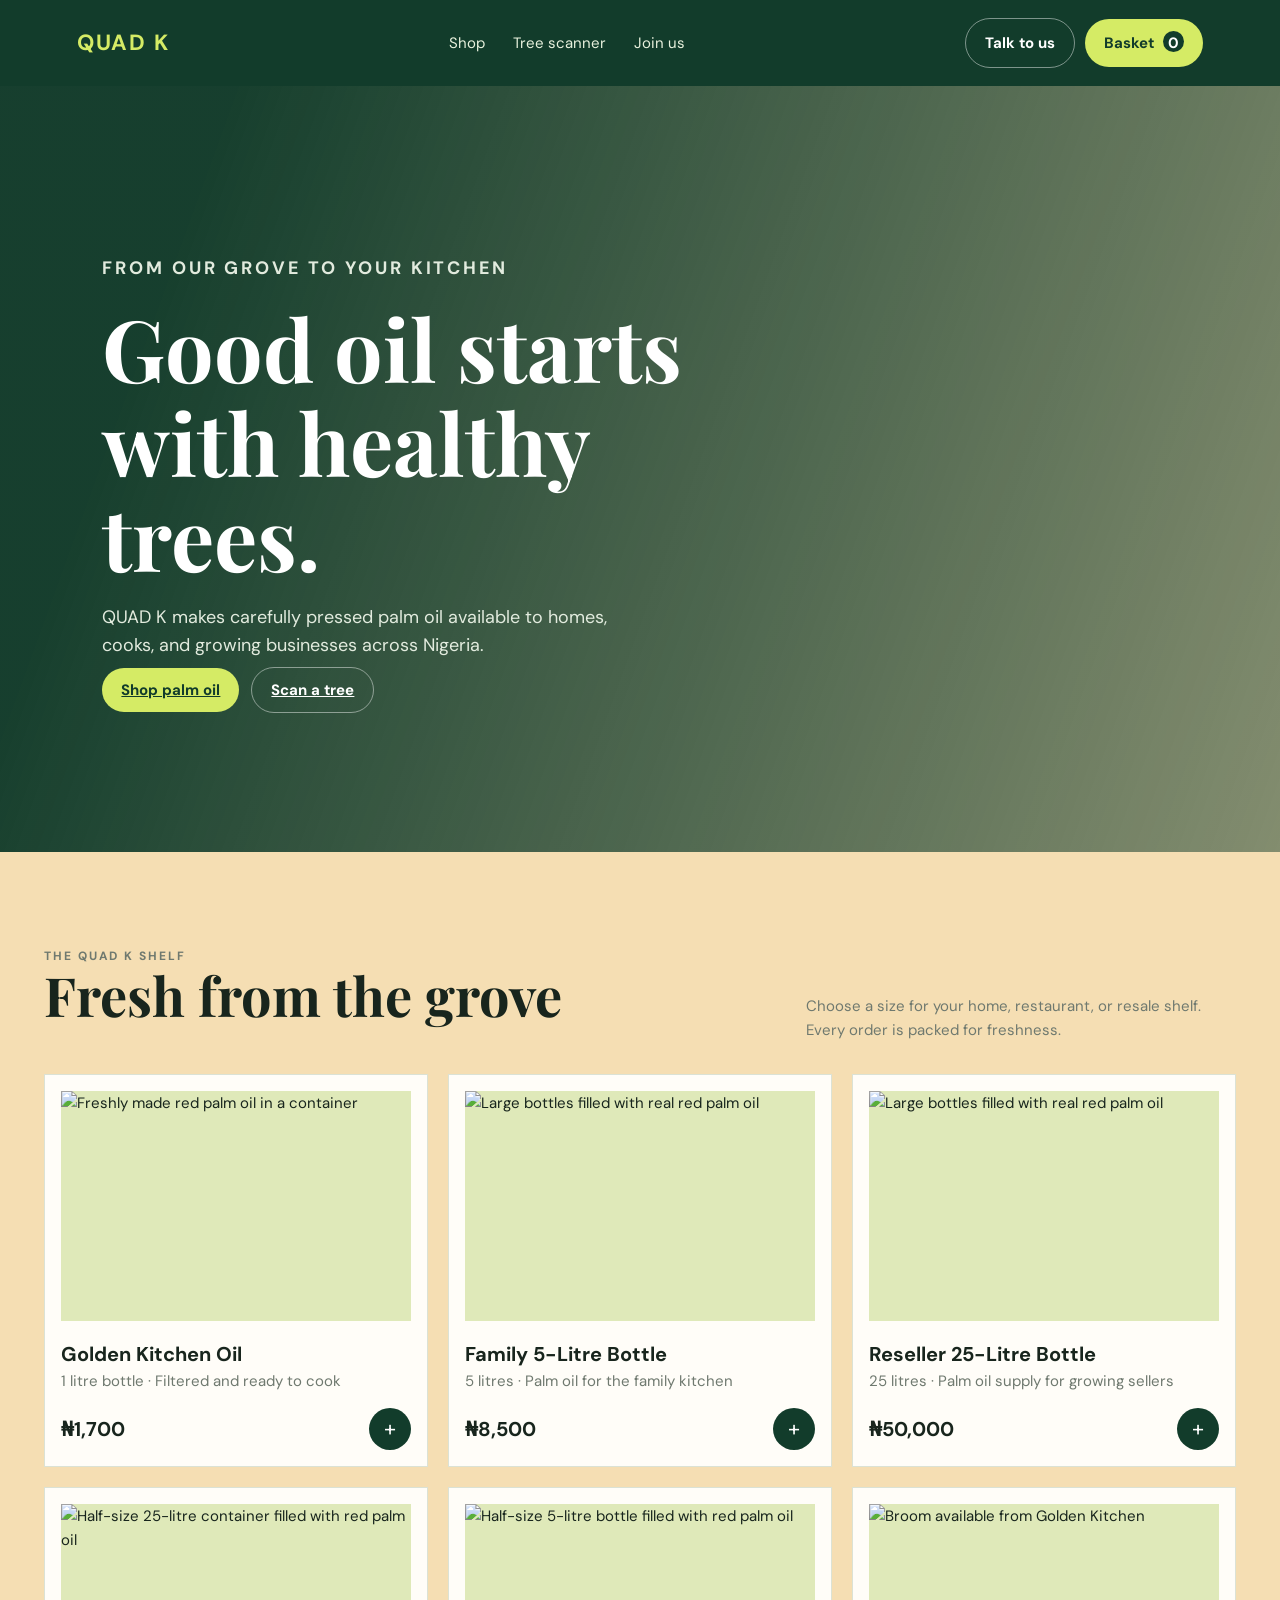
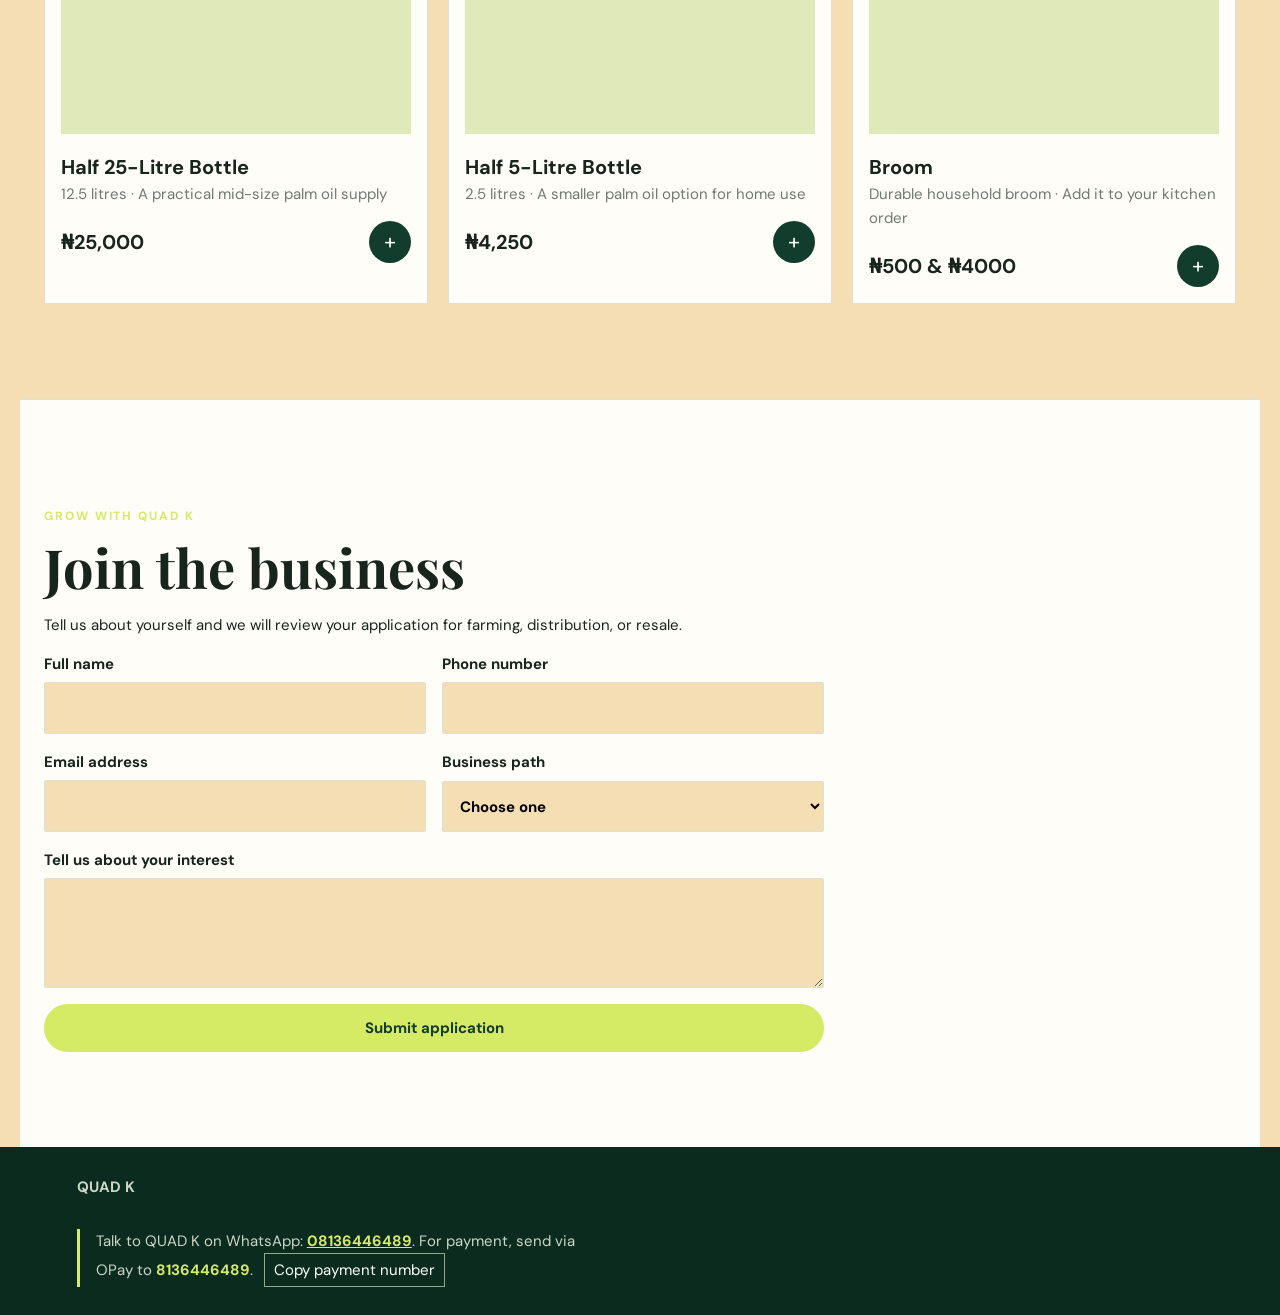
==== QUAD K.HTML @ c0249480 "Add files via upload" ====
<!doctype html>
<html lang="en">
<head>
	<meta charset="utf-8">
	<meta name="viewport" content="width=device-width, initial-scale=1">
	<title>QUAD K | Palm oil, grown with care</title>
	<link rel="icon" type="image/jpeg" href="img/QKlogo.jpg" sizes="256x256 128x128 32x32">
	<link rel="stylesheet" href="quad-k.css">
</head>
<body>
	<header class="site-header">
		<a class="brand" href="#top">QUAD K</a>
		<nav aria-label="Main navigation"><a href="#shop">Shop</a><a href="tree-scan.html">Tree scanner</a><a href="join-us.html">Join us</a></nav>
		<div class="header-actions"><a class="chat-button" href="https://wa.me/2348136446489?text=Hello%20QUAD%20K%2C%20I%20would%20like%20to%20talk%20about%20palm%20oil." target="_blank" rel="noopener">Talk to us</a><button class="cart-button" type="button">Basket <span class="cart-count">0</span></button></div>
	</header>

	<main id="top">
		<section class="hero">
			<p class="eyebrow">From our grove to your kitchen</p>
			<h1>Good oil starts with healthy trees.</h1>
			<p>QUAD K makes carefully pressed palm oil available to homes, cooks, and growing businesses across Nigeria.</p>
			<a class="primary-button" href="#shop">Shop palm oil</a>
			<a class="secondary-button" href="tree-scan.html">Scan a tree</a>
			</section>
		<section class="section" id="shop">
			<div class="section-heading"><div><p class="eyebrow">The QUAD K shelf</p><h2>Fresh from the grove</h2></div><p>Choose a size for your home, restaurant, or resale shelf. Every order is packed for freshness.</p></div>
			<div class="products">
				<article class="product-card"><div class="product-image"><img src="c:\Users\QUAD K\Pictures\less5%.jpg?width=1000" alt="Freshly made red palm oil in a container"></div><h3>Golden Kitchen Oil</h3><p>1 litre bottle · Filtered and ready to cook</p><div class="product-footer"><span class="price">₦1,700</span><button class="add-button" data-product="Golden Kitchen Oil" aria-label="Add Golden Kitchen Oil">+</button></div></article>
				<article class="product-card"><div class="product-image"><img src="c:\Users\QUAD K\Pictures\IMG-20240615-WA0000(2).jpg"?width=1000" alt="Large bottles filled with real red palm oil"></div><h3>Family 5-Litre Bottle</h3><p>5 litres · Palm oil for the family kitchen</p><div class="product-footer"><span class="price">₦8,500</span><button class="add-button" data-product="Family 5-Litre Bottle" aria-label="Add Family 5-Litre Bottle">+</button></div></article>
                <article class="product-card"><div class="product-image"><img src="c:\Users\QUAD K\Pictures\25litres.jpg?width=1000" alt="Large bottles filled with real red palm oil"></div><h3>Reseller 25-Litre Bottle</h3><p>25 litres · Palm oil supply for growing sellers</p><div class="product-footer"><span class="price">₦50,000</span><button class="add-button" data-product="Reseller 25-Litre Bottle" aria-label="Add Reseller 25-Litre Bottle">+</button></div></article>			
				<article class="product-card"><div class="product-image"><img src="c:\Users\QUAD K\Pictures\25litres.jpg?width=1000" alt="Half-size 25-litre container filled with red palm oil"></div><h3>Half 25-Litre Bottle</h3><p>12.5 litres · A practical mid-size palm oil supply</p><div class="product-footer"><span class="price">₦25,000</span><button class="add-button" data-product="Half 25-Litre Bottle" aria-label="Add Half 25-Litre Bottle">+</button></div></article>
				<article class="product-card"><div class="product-image"><img src="c:\Users\QUAD K\Pictures\IMG-20240615-WA0000(2).jpg"?width=1000" alt="Half-size 5-litre bottle filled with red palm oil"></div><h3>Half 5-Litre Bottle</h3><p>2.5 litres · A smaller palm oil option for home use</p><div class="product-footer"><span class="price">₦4,250</span><button class="add-button" data-product="Half 5-Litre Bottle" aria-label="Add Half 5-Litre Bottle">+</button></div></article>
				<article class="product-card"><div class="product-image"><img src="img/QKlogo.jpg" alt="Broom available from Golden Kitchen"></div><h3>Broom</h3><p>Durable household broom · Add it to your kitchen order</p><div class="product-footer"><span class="price">₦500 & ₦4000</span><button class="add-button" data-product="Broom" aria-label="Add Broom">+</button></div></article>
            </div>
		</section>
		<section class="section application" id="join"><p class="eyebrow">Grow with QUAD K</p><h2>Join the business</h2><p>Tell us about yourself and we will review your application for farming, distribution, or resale.</p><form class="form"><label>Full name<input name="name" required></label><label>Phone number<input name="phone" type="tel" required></label><label>Email address<input name="email" type="email" required></label><label>Business path<select name="path" required><option value="">Choose one</option><option>Reseller</option><option>Distributor</option><option>Palm farmer</option></select></label><label class="full">Tell us about your interest<textarea name="message" required></textarea></label><button class="primary-button" type="submit">Submit application</button><p class="form-message" role="status">Application received. The QUAD K team will contact you soon.</p></form></section>
	</main>

	<footer><strong>QUAD K</strong><div class="payment-note">Talk to QUAD K on WhatsApp: <a href="https://wa.me/2348136446489?text=Hello%20QUAD%20K%2C%20I%20would%20like%20to%20talk%20about%20palm%20oil." target="_blank" rel="noopener"><strong>08136446489</strong></a>. For payment, send via OPay to <strong>8136446489</strong>. <button class="copy-button" type="button">Copy payment number</button></div></footer>
	<div class="toast" role="status"></div>
	<script src="quad-k.js"></script>
</body>
</html>
---- quad-k.css ----
@import url('https://fonts.googleapis.com/css2?family=DM+Sans:wght@400;500;700&family=Playfair+Display:wght@600;700&display=swap');

:root {
  --forest: #123c2b;
  --leaf: green;
  --lime: #d5eb65;
  --cream: wheat;
  --ink: #18251d;
  --muted: #6f796f;
  --line: #dbe2d5;
  --white: #fffdf8;
  --shadow: 0 22px 60px rgba(18, 60, 43, .12);
}

* { box-sizing: border-box; }
html { scroll-behavior: smooth; }
body {
  margin: 0;
  color: var(--ink);
  background: var(--cream);
  font: 15px/1.6 'DM Sans', sans-serif;
}
button, input, select, textarea { font: inherit; }
button { cursor: pointer; }
.site-header {
  align-items: center; background: var(--forest); color: white; display: flex;
  justify-content: space-between; padding: 18px clamp(20px, 6vw, 84px); position: sticky; top: 0; z-index: 5;
}
.brand { color: var(--lime); font-size: 22px; font-weight: 700; letter-spacing: .08em; text-decoration: none; }
nav { display: flex; gap: 28px; }
nav a { color: #e8f1dd; text-decoration: none; }
nav a:hover { color: var(--lime); }
.cart-button, .primary-button, .secondary-button, .chat-button {
  border: 0; border-radius: 999px; font-weight: 700; padding: 12px 19px;
}
.header-actions { align-items: center; display: flex; gap: 10px; }
.chat-button { border: 1px solid rgba(255,255,255,.45); color: white; text-decoration: none; }
.chat-button:hover { border-color: var(--lime); color: var(--lime); }
.cart-button { background: var(--lime); color: var(--forest); }
.cart-count { background: var(--forest); border-radius: 50%; color: white; display: inline-grid; height: 21px; margin-left: 5px; place-items: center; width: 21px; }
.hero { background: linear-gradient(110deg, rgba(18,60,43,.98) 15%, rgba(18,60,43,.5)), url('img/ai-palm-fruit.svg') center/cover; color: white; min-height: 570px; overflow: hidden; padding: clamp(80px, 12vw, 150px) clamp(20px, 8vw, 120px); position: relative; }
.eyebrow { color: var(--lime); font-size: 12px; font-weight: 700; letter-spacing: .16em; text-transform: uppercase; }
h1, h2, h3 { line-height: 1.1; margin: 0 0 16px; }
h1, h2 { font-family: 'Playfair Display', Georgia, serif; }
h1 { font-size: clamp(48px, 8vw, 86px); max-width: 720px; }
h2 { font-size: clamp(34px, 5vw, 54px); }
.hero p { color: #e2ebde; font-size: 18px; max-width: 560px; }
.hero-oil-drop { bottom: 52px; margin: 0; position: absolute; right: clamp(24px, 9vw, 130px); transform: rotate(4deg); width: clamp(190px, 22vw, 300px); }
.hero-oil-drop img { border: 9px solid rgba(255,253,248,.9); box-shadow: var(--shadow); display: block; height: 300px; object-fit: cover; width: 100%; }
.hero-oil-drop figcaption { background: var(--lime); color: var(--forest); font-size: 12px; font-weight: 700; padding: 8px 12px; }
.primary-button { background: var(--lime); color: var(--forest); }
.secondary-button { background: transparent; border: 1px solid rgba(255,255,255,.45); color: white; margin-left: 8px; }
.section { margin: 0 auto; max-width: 1240px; padding: 95px 24px; }
.section-heading { align-items: end; display: flex; justify-content: space-between; gap: 30px; margin-bottom: 32px; }
.section-heading p { color: var(--muted); margin: 0; max-width: 430px; }
.products { display: grid; gap: 20px; grid-template-columns: repeat(3, 1fr); }
.product-card { background: var(--white); border: 1px solid var(--line); padding: 16px; }
.product-image { background: #dfe9b9; height: 230px; overflow: hidden; }
.product-image img { height: 100%; object-fit: cover; width: 100%; }
.product-card h3 { font-size: 20px; margin: 22px 0 4px; }
.product-card p { color: var(--muted); margin: 0 0 15px; }
.product-footer { align-items: center; display: flex; justify-content: space-between; }
.price { font-size: 20px; font-weight: 700; }
.add-button { background: var(--forest); border: 0; border-radius: 50%; color: white; font-size: 22px; height: 42px; width: 42px; }
.feature-band { background: var(--forest); color: white; }
.feature-grid { align-items: center; display: grid; gap: 70px; grid-template-columns: 1fr 1fr; }
.scanner { background: #f9f7ef; color: var(--ink); padding: 28px; }
.upload-zone { border: 2px dashed #a9bca0; padding: 36px 20px; text-align: center; }
.upload-zone strong { display: block; font-size: 18px; }
.upload-zone input { margin-top: 16px; max-width: 100%; }
.scan-result { background: #eaf4cd; color: var(--forest); display: none; margin-top: 15px; padding: 14px; }
.application { background: var(--white); border-top: 1px solid var(--line); }
.form { display: grid; gap: 16px; grid-template-columns: 1fr 1fr; max-width: 780px; }
.form label { display: grid; gap: 6px; font-weight: 700; }
.form label.full, .form button { grid-column: 1 / -1; }
.form input, .form select, .form textarea { background: var(--cream); border: 1px solid var(--line); border-radius: 2px; padding: 13px; width: 100%; }
.form textarea { min-height: 110px; resize: vertical; }
.form-message { color: var(--leaf); display: none; font-weight: 700; grid-column: 1 / -1; }
footer { background: #0c2b1f; color: #cbd7c6; padding: 28px clamp(20px, 6vw, 84px); }
.payment-note { border-left: 3px solid var(--lime); margin-top: 30px; max-width: 520px; padding-left: 16px; }
.payment-note strong { color: var(--lime); }
.payment-note a { color: var(--lime); }
.copy-button { background: transparent; border: 1px solid #91a989; color: white; margin-left: 7px; padding: 4px 9px; }
.toast { background: var(--ink); bottom: 24px; color: white; display: none; left: 50%; padding: 13px 18px; position: fixed; transform: translateX(-50%); z-index: 10; }
@media (max-width: 760px) { nav { display: none; } .hero { min-height: 720px; } .hero-oil-drop { bottom: 28px; left: 24px; right: auto; width: 190px; } .hero-oil-drop img { height: 190px; } .products, .feature-grid, .form { grid-template-columns: 1fr; } .section-heading { display: block; } .section-heading p { margin-top: 12px; } .secondary-button { margin: 12px 0 0; } .chat-button { font-size: 0; padding: 12px; } .chat-button::before { content: 'Chat'; font-size: 15px; } }
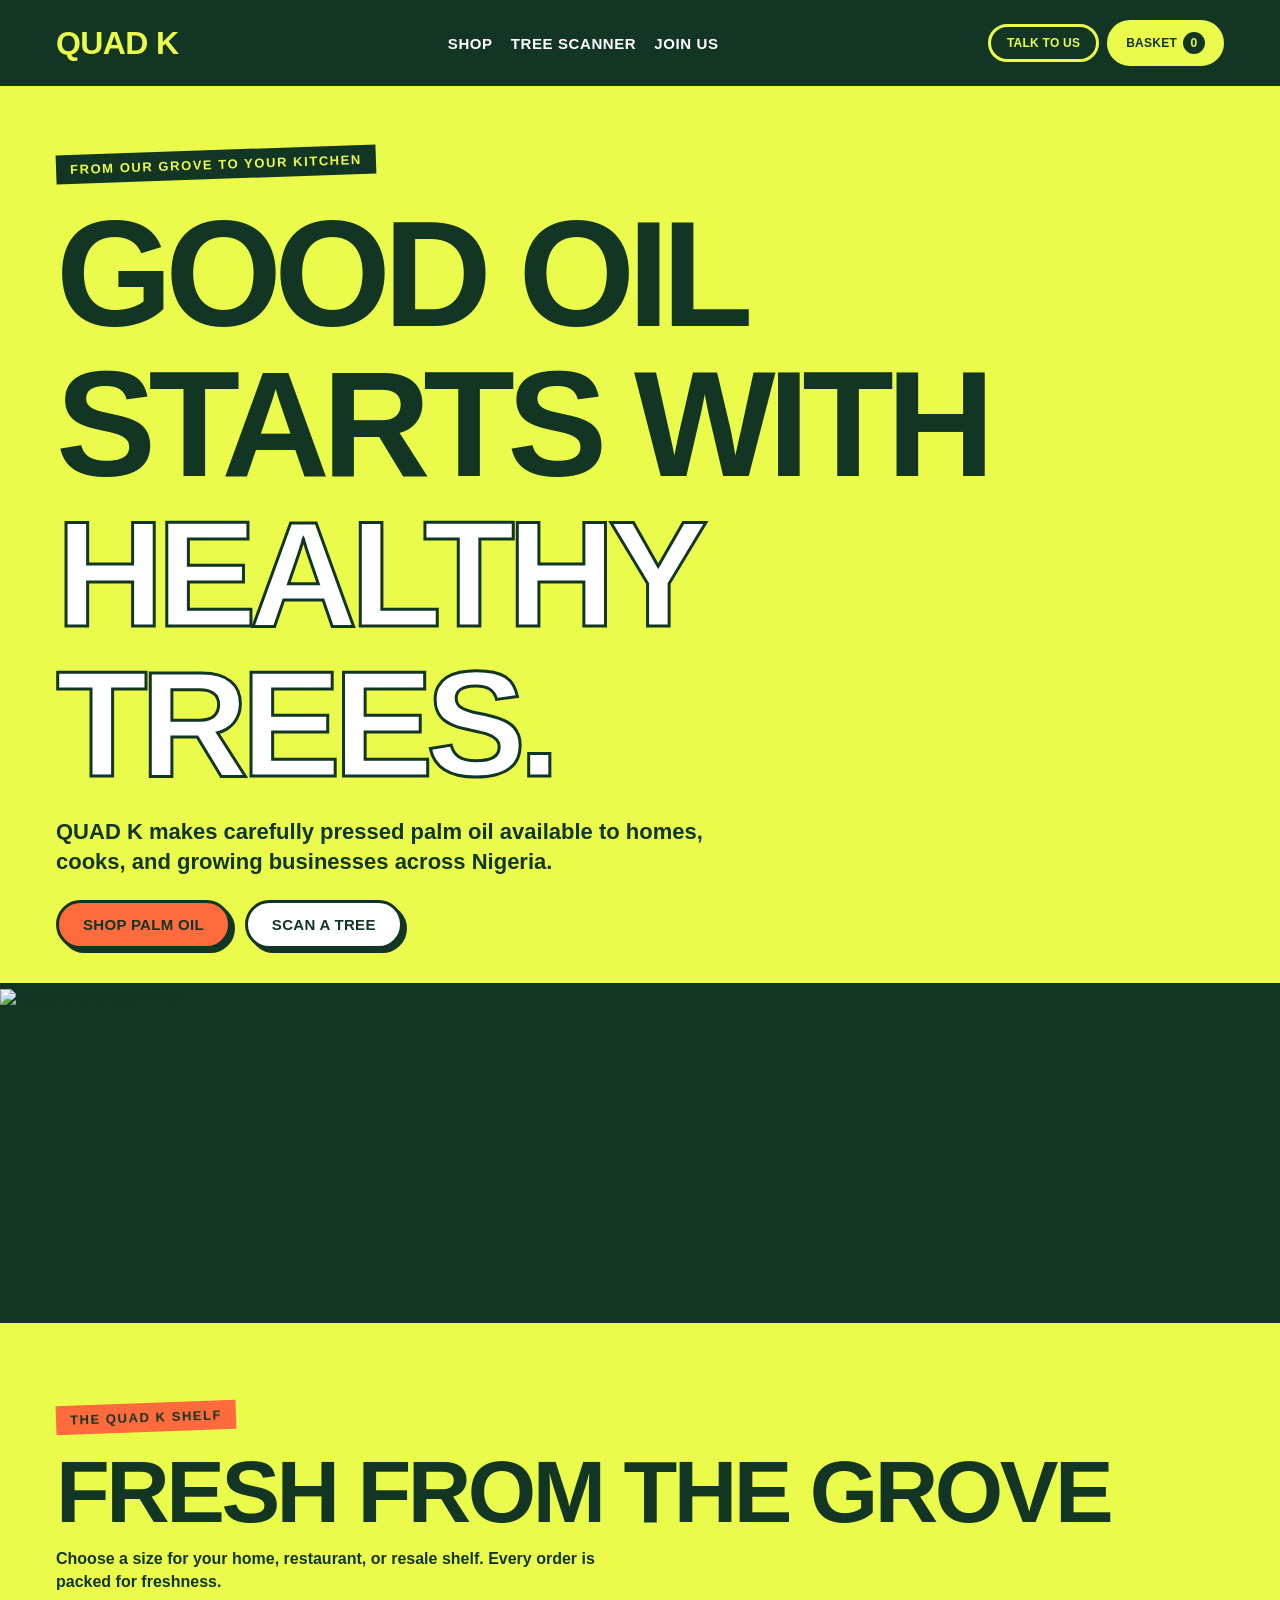
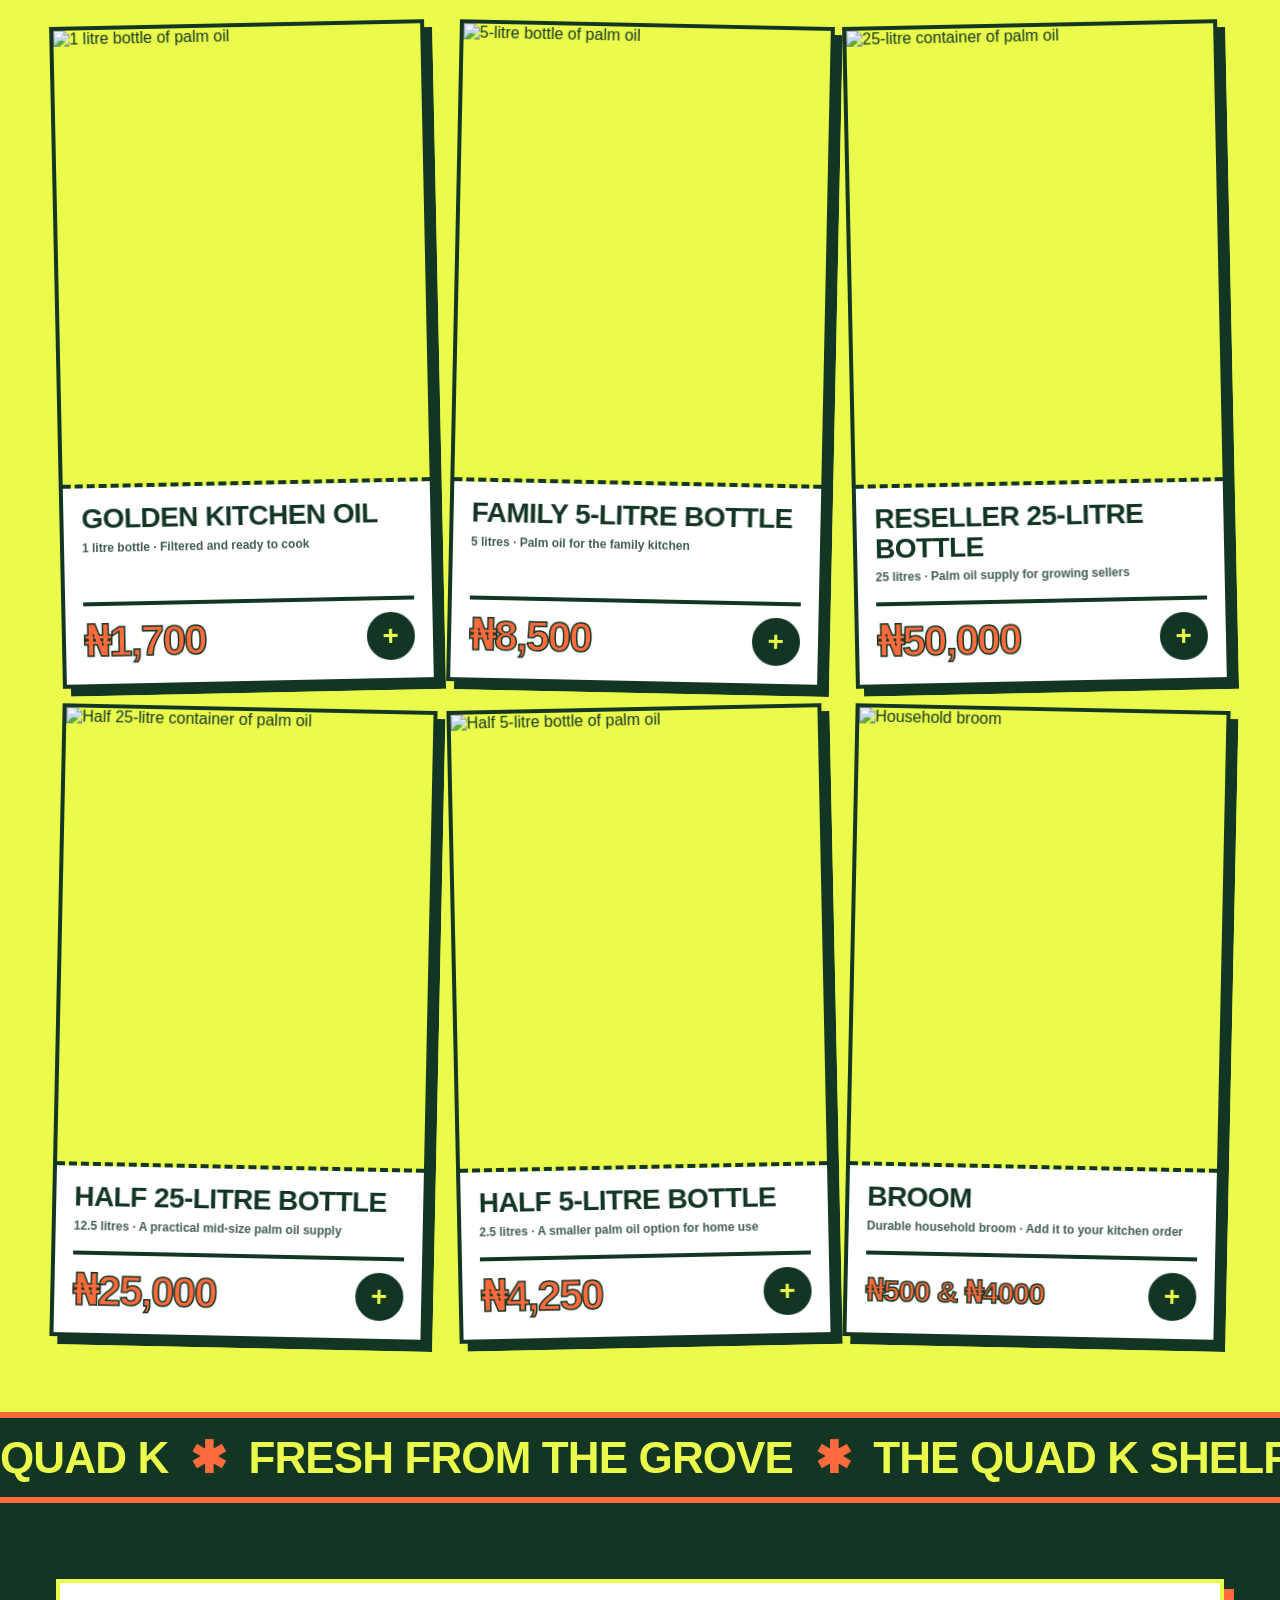
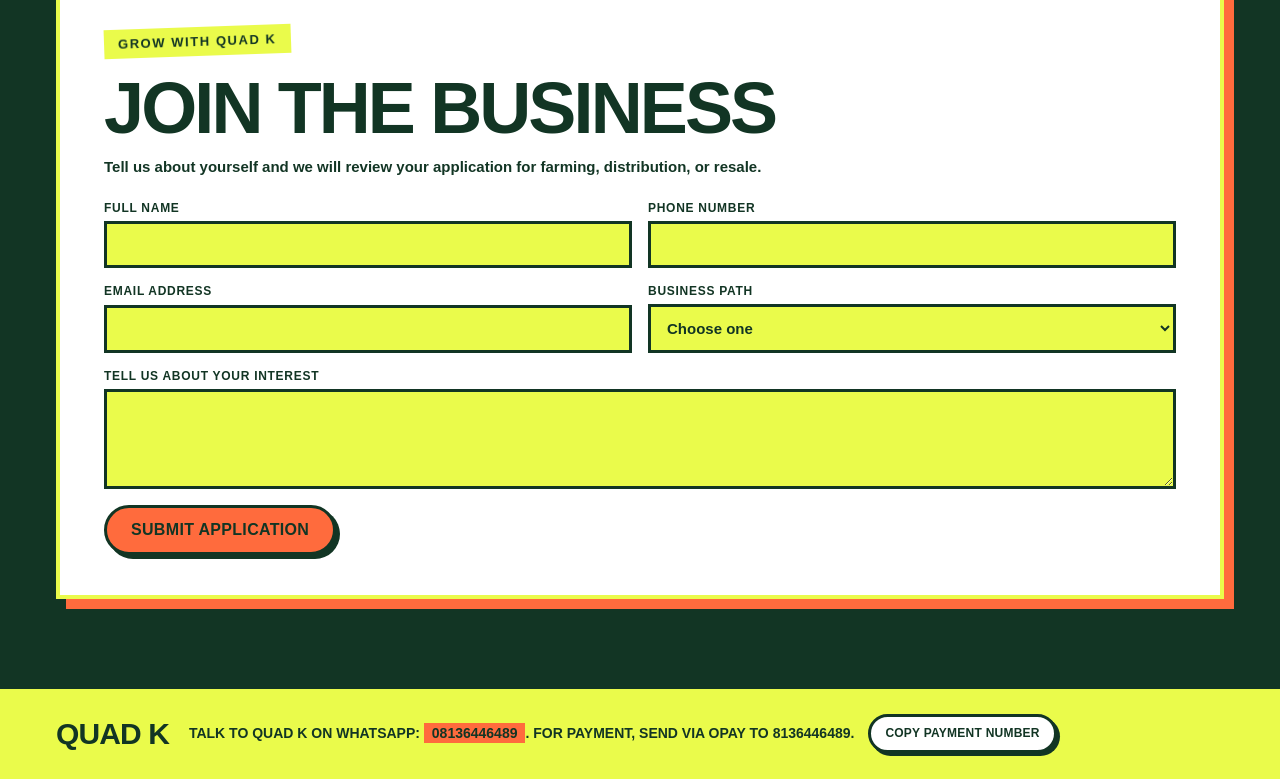
==== commit 42f11318: "Apply Market Stall visual design and fix page navigation Co-authored-by: base44-builder[bot] <245833" ====
--- a/QUAD K.HTML
+++ b/QUAD K.HTML
@@ -1,43 +1,33 @@
-<!doctype html>
-<html lang="en">
-<head>
-	<meta charset="utf-8">
-	<meta name="viewport" content="width=device-width, initial-scale=1">
-	<title>QUAD K | Palm oil, grown with care</title>
-	<link rel="icon" type="image/jpeg" href="img/QKlogo.jpg" sizes="256x256 128x128 32x32">
-	<link rel="stylesheet" href="quad-k.css">
-</head>
-<body>
-	<header class="site-header">
-		<a class="brand" href="#top">QUAD K</a>
-		<nav aria-label="Main navigation"><a href="#shop">Shop</a><a href="tree-scan.html">Tree scanner</a><a href="join-us.html">Join us</a></nav>
-		<div class="header-actions"><a class="chat-button" href="https://wa.me/2348136446489?text=Hello%20QUAD%20K%2C%20I%20would%20like%20to%20talk%20about%20palm%20oil." target="_blank" rel="noopener">Talk to us</a><button class="cart-button" type="button">Basket <span class="cart-count">0</span></button></div>
-	</header>
-
-	<main id="top">
-		<section class="hero">
-			<p class="eyebrow">From our grove to your kitchen</p>
-			<h1>Good oil starts with healthy trees.</h1>
-			<p>QUAD K makes carefully pressed palm oil available to homes, cooks, and growing businesses across Nigeria.</p>
-			<a class="primary-button" href="#shop">Shop palm oil</a>
-			<a class="secondary-button" href="tree-scan.html">Scan a tree</a>
-			</section>
-		<section class="section" id="shop">
-			<div class="section-heading"><div><p class="eyebrow">The QUAD K shelf</p><h2>Fresh from the grove</h2></div><p>Choose a size for your home, restaurant, or resale shelf. Every order is packed for freshness.</p></div>
-			<div class="products">
-				<article class="product-card"><div class="product-image"><img src="c:\Users\QUAD K\Pictures\less5%.jpg?width=1000" alt="Freshly made red palm oil in a container"></div><h3>Golden Kitchen Oil</h3><p>1 litre bottle · Filtered and ready to cook</p><div class="product-footer"><span class="price">₦1,700</span><button class="add-button" data-product="Golden Kitchen Oil" aria-label="Add Golden Kitchen Oil">+</button></div></article>
-				<article class="product-card"><div class="product-image"><img src="c:\Users\QUAD K\Pictures\IMG-20240615-WA0000(2).jpg"?width=1000" alt="Large bottles filled with real red palm oil"></div><h3>Family 5-Litre Bottle</h3><p>5 litres · Palm oil for the family kitchen</p><div class="product-footer"><span class="price">₦8,500</span><button class="add-button" data-product="Family 5-Litre Bottle" aria-label="Add Family 5-Litre Bottle">+</button></div></article>
-                <article class="product-card"><div class="product-image"><img src="c:\Users\QUAD K\Pictures\25litres.jpg?width=1000" alt="Large bottles filled with real red palm oil"></div><h3>Reseller 25-Litre Bottle</h3><p>25 litres · Palm oil supply for growing sellers</p><div class="product-footer"><span class="price">₦50,000</span><button class="add-button" data-product="Reseller 25-Litre Bottle" aria-label="Add Reseller 25-Litre Bottle">+</button></div></article>			
-				<article class="product-card"><div class="product-image"><img src="c:\Users\QUAD K\Pictures\25litres.jpg?width=1000" alt="Half-size 25-litre container filled with red palm oil"></div><h3>Half 25-Litre Bottle</h3><p>12.5 litres · A practical mid-size palm oil supply</p><div class="product-footer"><span class="price">₦25,000</span><button class="add-button" data-product="Half 25-Litre Bottle" aria-label="Add Half 25-Litre Bottle">+</button></div></article>
-				<article class="product-card"><div class="product-image"><img src="c:\Users\QUAD K\Pictures\IMG-20240615-WA0000(2).jpg"?width=1000" alt="Half-size 5-litre bottle filled with red palm oil"></div><h3>Half 5-Litre Bottle</h3><p>2.5 litres · A smaller palm oil option for home use</p><div class="product-footer"><span class="price">₦4,250</span><button class="add-button" data-product="Half 5-Litre Bottle" aria-label="Add Half 5-Litre Bottle">+</button></div></article>
-				<article class="product-card"><div class="product-image"><img src="img/QKlogo.jpg" alt="Broom available from Golden Kitchen"></div><h3>Broom</h3><p>Durable household broom · Add it to your kitchen order</p><div class="product-footer"><span class="price">₦500 & ₦4000</span><button class="add-button" data-product="Broom" aria-label="Add Broom">+</button></div></article>
-            </div>
-		</section>
-		<section class="section application" id="join"><p class="eyebrow">Grow with QUAD K</p><h2>Join the business</h2><p>Tell us about yourself and we will review your application for farming, distribution, or resale.</p><form class="form"><label>Full name<input name="name" required></label><label>Phone number<input name="phone" type="tel" required></label><label>Email address<input name="email" type="email" required></label><label>Business path<select name="path" required><option value="">Choose one</option><option>Reseller</option><option>Distributor</option><option>Palm farmer</option></select></label><label class="full">Tell us about your interest<textarea name="message" required></textarea></label><button class="primary-button" type="submit">Submit application</button><p class="form-message" role="status">Application received. The QUAD K team will contact you soon.</p></form></section>
-	</main>
-
-	<footer><strong>QUAD K</strong><div class="payment-note">Talk to QUAD K on WhatsApp: <a href="https://wa.me/2348136446489?text=Hello%20QUAD%20K%2C%20I%20would%20like%20to%20talk%20about%20palm%20oil." target="_blank" rel="noopener"><strong>08136446489</strong></a>. For payment, send via OPay to <strong>8136446489</strong>. <button class="copy-button" type="button">Copy payment number</button></div></footer>
-	<div class="toast" role="status"></div>
-	<script src="quad-k.js"></script>
-</body>
-</html>
+<!doctype html>
+<html lang="en">
+<head>
+	<meta charset="utf-8">
+	<meta name="viewport" content="width=device-width, initial-scale=1">
+	<title>QUAD K | Palm oil, grown with care</title>
+	<link rel="icon" type="image/jpeg" href="https://media.base44.com/images/public/6ae39eb371479a3ee2f3891b/c22010a27_generated_1c2b1736.jpg">
+	<link rel="stylesheet" href="quad-k.css">
+</head>
+<body>
+<div class="pg">
+<header class="hd"><a class="br" href="#top">QUAD K</a><nav class="nv"><a href="#shop">Shop</a><a href="tree-scan.html">Tree scanner</a><a href="join-us.html">Join us</a></nav><div class="ha"><a class="pill t" href="https://wa.me/2348136446489?text=Hello%20QUAD%20K%2C%20I%20would%20like%20to%20talk%20about%20palm%20oil." target="_blank" rel="noopener">Talk to us</a><button class="pill b" type="button">Basket<span class="cnt">0</span></button></div></header>
+<main id="top">
+<section class="hero"><span class="ey">From our grove to your kitchen</span><h1>Good oil starts with <span>healthy trees.</span></h1><p class="lead">QUAD K makes carefully pressed palm oil available to homes, cooks, and growing businesses across Nigeria.</p><div class="cta"><a class="pill p1" href="#shop">Shop palm oil</a><a class="pill p2" href="tree-scan.html">Scan a tree</a></div><div class="band"><img src="https://media.base44.com/images/public/6ae39eb371479a3ee2f3891b/c22010a27_generated_1c2b1736.jpg" alt="Close crop of palm fruit"></div></section>
+<section class="sec" id="shop"><div class="sh"><span class="ey">The QUAD K shelf</span><h2>Fresh from the grove</h2><p>Choose a size for your home, restaurant, or resale shelf. Every order is packed for freshness.</p></div>
+<div class="grid">
+<article class="tk"><div class="im"><img src="https://media.base44.com/images/public/6ae39eb371479a3ee2f3891b/db0e34d62_generated_8895a8c9.jpg" alt="1 litre bottle of palm oil"></div><div class="bd"><h3>Golden Kitchen Oil</h3><p>1 litre bottle · Filtered and ready to cook</p><div class="ft"><span class="pr">₦1,700</span><button class="ad" type="button" data-product="Golden Kitchen Oil" aria-label="Add Golden Kitchen Oil">+</button></div></div></article>
+<article class="tk"><div class="im"><img src="https://media.base44.com/images/public/6ae39eb371479a3ee2f3891b/7cd01716f_generated_cf5725e2.jpg" alt="5-litre bottle of palm oil"></div><div class="bd"><h3>Family 5-Litre Bottle</h3><p>5 litres · Palm oil for the family kitchen</p><div class="ft"><span class="pr">₦8,500</span><button class="ad" type="button" data-product="Family 5-Litre Bottle" aria-label="Add Family 5-Litre Bottle">+</button></div></div></article>
+<article class="tk"><div class="im"><img src="https://media.base44.com/images/public/6ae39eb371479a3ee2f3891b/b9ef1106c_generated_0ff3583b.jpg" alt="25-litre container of palm oil"></div><div class="bd"><h3>Reseller 25-Litre Bottle</h3><p>25 litres · Palm oil supply for growing sellers</p><div class="ft"><span class="pr">₦50,000</span><button class="ad" type="button" data-product="Reseller 25-Litre Bottle" aria-label="Add Reseller 25-Litre Bottle">+</button></div></div></article>
+<article class="tk"><div class="im"><img src="https://media.base44.com/images/public/6ae39eb371479a3ee2f3891b/b9ef1106c_generated_0ff3583b.jpg" alt="Half 25-litre container of palm oil"></div><div class="bd"><h3>Half 25-Litre Bottle</h3><p>12.5 litres · A practical mid-size palm oil supply</p><div class="ft"><span class="pr">₦25,000</span><button class="ad" type="button" data-product="Half 25-Litre Bottle" aria-label="Add Half 25-Litre Bottle">+</button></div></div></article>
+<article class="tk"><div class="im"><img src="https://media.base44.com/images/public/6ae39eb371479a3ee2f3891b/7cd01716f_generated_cf5725e2.jpg" alt="Half 5-litre bottle of palm oil"></div><div class="bd"><h3>Half 5-Litre Bottle</h3><p>2.5 litres · A smaller palm oil option for home use</p><div class="ft"><span class="pr">₦4,250</span><button class="ad" type="button" data-product="Half 5-Litre Bottle" aria-label="Add Half 5-Litre Bottle">+</button></div></div></article>
+<article class="tk"><div class="im"><img src="https://media.base44.com/images/public/6ae39eb371479a3ee2f3891b/15ac1a6df_generated_9c261049.jpg" alt="Household broom"></div><div class="bd"><h3>Broom</h3><p>Durable household broom · Add it to your kitchen order</p><div class="ft"><span class="pr sm">₦500 &amp; ₦4000</span><button class="ad" type="button" data-product="Broom" aria-label="Add Broom">+</button></div></div></article>
+</div></section>
+<div class="mq" aria-hidden="true"><div class="mt">QUAD K<i>✱</i>Fresh from the grove<i>✱</i>The QUAD K shelf<i>✱</i>Shop palm oil<i>✱</i>QUAD K<i>✱</i>Fresh from the grove<i>✱</i>The QUAD K shelf<i>✱</i>Shop palm oil<i>✱</i>QUAD K<i>✱</i>Fresh from the grove<i>✱</i>The QUAD K shelf<i>✱</i>Shop palm oil<i>✱</i>QUAD K<i>✱</i>Fresh from the grove<i>✱</i>The QUAD K shelf<i>✱</i>Shop palm oil<i>✱</i></div></div>
+<section class="jn" id="join"><div class="card"><span class="ey">Grow with QUAD K</span><h2>Join the business</h2><p>Tell us about yourself and we will review your application for farming, distribution, or resale.</p>
+<form class="fm"><label>Full name<input name="name" required></label><label>Phone number<input name="phone" type="tel" required></label><label>Email address<input name="email" type="email" required></label><label>Business path<select name="path" required><option value="">Choose one</option><option>Reseller</option><option>Distributor</option><option>Palm farmer</option></select></label><label class="full">Tell us about your interest<textarea name="message" required></textarea></label><button class="pill" type="submit">Submit application</button><p class="msg" role="status">Application received. The QUAD K team will contact you soon.</p></form></div></section>
+</main>
+<footer class="fo"><strong class="lg">QUAD K</strong><span>Talk to QUAD K on WhatsApp: <a href="https://wa.me/2348136446489?text=Hello%20QUAD%20K%2C%20I%20would%20like%20to%20talk%20about%20palm%20oil." target="_blank" rel="noopener"><strong>08136446489</strong></a>. For payment, send via OPay to <strong>8136446489</strong>.</span><button class="pill copy-button" type="button">Copy payment number</button></footer>
+</div>
+<div class="toast" role="status"></div>
+<script src="quad-k.js"></script>
+</body>
+</html>
--- a/quad-k.css
+++ b/quad-k.css
@@ -1,85 +1,538 @@
-@import url('https://fonts.googleapis.com/css2?family=DM+Sans:wght@400;500;700&family=Playfair+Display:wght@600;700&display=swap');
-
-:root {
-  --forest: #123c2b;
-  --leaf: green;
-  --lime: #d5eb65;
-  --cream: wheat;
-  --ink: #18251d;
-  --muted: #6f796f;
-  --line: #dbe2d5;
-  --white: #fffdf8;
-  --shadow: 0 22px 60px rgba(18, 60, 43, .12);
-}
-
-* { box-sizing: border-box; }
-html { scroll-behavior: smooth; }
-body {
-  margin: 0;
-  color: var(--ink);
-  background: var(--cream);
-  font: 15px/1.6 'DM Sans', sans-serif;
-}
-button, input, select, textarea { font: inherit; }
-button { cursor: pointer; }
-.site-header {
-  align-items: center; background: var(--forest); color: white; display: flex;
-  justify-content: space-between; padding: 18px clamp(20px, 6vw, 84px); position: sticky; top: 0; z-index: 5;
-}
-.brand { color: var(--lime); font-size: 22px; font-weight: 700; letter-spacing: .08em; text-decoration: none; }
-nav { display: flex; gap: 28px; }
-nav a { color: #e8f1dd; text-decoration: none; }
-nav a:hover { color: var(--lime); }
-.cart-button, .primary-button, .secondary-button, .chat-button {
-  border: 0; border-radius: 999px; font-weight: 700; padding: 12px 19px;
-}
-.header-actions { align-items: center; display: flex; gap: 10px; }
-.chat-button { border: 1px solid rgba(255,255,255,.45); color: white; text-decoration: none; }
-.chat-button:hover { border-color: var(--lime); color: var(--lime); }
-.cart-button { background: var(--lime); color: var(--forest); }
-.cart-count { background: var(--forest); border-radius: 50%; color: white; display: inline-grid; height: 21px; margin-left: 5px; place-items: center; width: 21px; }
-.hero { background: linear-gradient(110deg, rgba(18,60,43,.98) 15%, rgba(18,60,43,.5)), url('img/ai-palm-fruit.svg') center/cover; color: white; min-height: 570px; overflow: hidden; padding: clamp(80px, 12vw, 150px) clamp(20px, 8vw, 120px); position: relative; }
-.eyebrow { color: var(--lime); font-size: 12px; font-weight: 700; letter-spacing: .16em; text-transform: uppercase; }
-h1, h2, h3 { line-height: 1.1; margin: 0 0 16px; }
-h1, h2 { font-family: 'Playfair Display', Georgia, serif; }
-h1 { font-size: clamp(48px, 8vw, 86px); max-width: 720px; }
-h2 { font-size: clamp(34px, 5vw, 54px); }
-.hero p { color: #e2ebde; font-size: 18px; max-width: 560px; }
-.hero-oil-drop { bottom: 52px; margin: 0; position: absolute; right: clamp(24px, 9vw, 130px); transform: rotate(4deg); width: clamp(190px, 22vw, 300px); }
-.hero-oil-drop img { border: 9px solid rgba(255,253,248,.9); box-shadow: var(--shadow); display: block; height: 300px; object-fit: cover; width: 100%; }
-.hero-oil-drop figcaption { background: var(--lime); color: var(--forest); font-size: 12px; font-weight: 700; padding: 8px 12px; }
-.primary-button { background: var(--lime); color: var(--forest); }
-.secondary-button { background: transparent; border: 1px solid rgba(255,255,255,.45); color: white; margin-left: 8px; }
-.section { margin: 0 auto; max-width: 1240px; padding: 95px 24px; }
-.section-heading { align-items: end; display: flex; justify-content: space-between; gap: 30px; margin-bottom: 32px; }
-.section-heading p { color: var(--muted); margin: 0; max-width: 430px; }
-.products { display: grid; gap: 20px; grid-template-columns: repeat(3, 1fr); }
-.product-card { background: var(--white); border: 1px solid var(--line); padding: 16px; }
-.product-image { background: #dfe9b9; height: 230px; overflow: hidden; }
-.product-image img { height: 100%; object-fit: cover; width: 100%; }
-.product-card h3 { font-size: 20px; margin: 22px 0 4px; }
-.product-card p { color: var(--muted); margin: 0 0 15px; }
-.product-footer { align-items: center; display: flex; justify-content: space-between; }
-.price { font-size: 20px; font-weight: 700; }
-.add-button { background: var(--forest); border: 0; border-radius: 50%; color: white; font-size: 22px; height: 42px; width: 42px; }
-.feature-band { background: var(--forest); color: white; }
-.feature-grid { align-items: center; display: grid; gap: 70px; grid-template-columns: 1fr 1fr; }
-.scanner { background: #f9f7ef; color: var(--ink); padding: 28px; }
-.upload-zone { border: 2px dashed #a9bca0; padding: 36px 20px; text-align: center; }
-.upload-zone strong { display: block; font-size: 18px; }
-.upload-zone input { margin-top: 16px; max-width: 100%; }
-.scan-result { background: #eaf4cd; color: var(--forest); display: none; margin-top: 15px; padding: 14px; }
-.application { background: var(--white); border-top: 1px solid var(--line); }
-.form { display: grid; gap: 16px; grid-template-columns: 1fr 1fr; max-width: 780px; }
-.form label { display: grid; gap: 6px; font-weight: 700; }
-.form label.full, .form button { grid-column: 1 / -1; }
-.form input, .form select, .form textarea { background: var(--cream); border: 1px solid var(--line); border-radius: 2px; padding: 13px; width: 100%; }
-.form textarea { min-height: 110px; resize: vertical; }
-.form-message { color: var(--leaf); display: none; font-weight: 700; grid-column: 1 / -1; }
-footer { background: #0c2b1f; color: #cbd7c6; padding: 28px clamp(20px, 6vw, 84px); }
-.payment-note { border-left: 3px solid var(--lime); margin-top: 30px; max-width: 520px; padding-left: 16px; }
-.payment-note strong { color: var(--lime); }
-.payment-note a { color: var(--lime); }
-.copy-button { background: transparent; border: 1px solid #91a989; color: white; margin-left: 7px; padding: 4px 9px; }
-.toast { background: var(--ink); bottom: 24px; color: white; display: none; left: 50%; padding: 13px 18px; position: fixed; transform: translateX(-50%); z-index: 10; }
-@media (max-width: 760px) { nav { display: none; } .hero { min-height: 720px; } .hero-oil-drop { bottom: 28px; left: 24px; right: auto; width: 190px; } .hero-oil-drop img { height: 190px; } .products, .feature-grid, .form { grid-template-columns: 1fr; } .section-heading { display: block; } .section-heading p { margin-top: 12px; } .secondary-button { margin: 12px 0 0; } .chat-button { font-size: 0; padding: 12px; } .chat-button::before { content: 'Chat'; font-size: 15px; } }+/* QUAD K — "Market Stall" design system.
+   Shared by all three pages: home, tree scanner, join us.
+   Bold poster look: acid lime, forest, hot orange, heavy grotesque type,
+   stacked shadows and a hard-edged ticket/stamp frame. */
+
+:root {
+  --forest: #123524;
+  --lime: #EAFB4B;
+  --lime-soft: #f4ff9a;
+  --orange: #FF6B3D;
+  --white: #FFFFFF;
+  --ink: #123524;
+  --line: #123524;
+  --muted: #123524;
+  --cream: #EAFB4B;
+  --leaf: #123524;
+  --shadow: 8px 8px 0 var(--forest);
+  --font-poster: Impact, "Arial Black", "Helvetica Neue", Arial, sans-serif;
+  --font-body: "Arial Black", Arial, sans-serif;
+  --font-fill: Arial, sans-serif;
+}
+
+* { box-sizing: border-box; }
+
+html { scroll-behavior: smooth; }
+
+body {
+  margin: 0;
+  background: var(--white);
+  color: var(--forest);
+  font-family: var(--font-poster);
+}
+
+button, input, select, textarea { font: inherit; }
+
+/* ---------- page shell ---------- */
+
+.pg {
+  background: var(--lime);
+  color: var(--forest);
+  margin: 0 auto;
+  max-width: 764px;
+  min-height: 100vh;
+  overflow: hidden;
+  position: relative;
+  width: 100%;
+}
+
+/* ---------- header ---------- */
+
+.hd {
+  align-items: center;
+  background: var(--forest);
+  display: flex;
+  justify-content: space-between;
+  padding: 18px 28px;
+}
+
+.br {
+  color: var(--lime);
+  font-size: 26px;
+  font-weight: 900;
+  letter-spacing: -.02em;
+  text-decoration: none;
+  text-transform: uppercase;
+}
+
+.nv { display: flex; gap: 18px; }
+
+.nv a {
+  color: var(--white);
+  font-size: 13px;
+  font-weight: 900;
+  letter-spacing: .04em;
+  text-decoration: none;
+  text-transform: uppercase;
+  transition: color .2s;
+}
+
+.nv a:hover { color: var(--lime); }
+
+.ha { align-items: center; display: flex; gap: 8px; }
+
+/* ---------- pills / buttons ---------- */
+
+.pill {
+  background: var(--white);
+  border: 3px solid var(--forest);
+  border-radius: 999px;
+  box-shadow: 4px 4px 0 var(--forest);
+  color: var(--forest);
+  cursor: pointer;
+  display: inline-block;
+  font-family: inherit;
+  font-size: 15px;
+  font-weight: 900;
+  letter-spacing: .02em;
+  padding: 13px 24px;
+  text-decoration: none;
+  text-transform: uppercase;
+  transition: background .2s, color .2s, box-shadow .2s;
+}
+
+.pill:active { box-shadow: 1px 1px 0 var(--forest); }
+
+.pill:focus-visible { outline: 3px solid var(--orange); outline-offset: 3px; }
+
+.pill:disabled { cursor: not-allowed; opacity: .45; }
+
+.p1 { background: var(--orange); color: var(--forest); }
+.p1:hover { background: var(--white); }
+
+.p2 { background: var(--white); color: var(--forest); }
+.p2:hover { background: var(--forest); color: var(--lime); }
+
+.hd .pill {
+  border-color: var(--lime);
+  box-shadow: none;
+  font-size: 12px;
+  padding: 9px 16px;
+}
+
+.hd .t { background: transparent; color: var(--lime); }
+.hd .t:hover { background: var(--lime); color: var(--forest); }
+
+.hd .b { background: var(--lime); color: var(--forest); }
+.hd .b:hover { background: var(--orange); }
+
+.cnt {
+  background: var(--forest);
+  border-radius: 50%;
+  color: var(--lime);
+  display: inline-block;
+  font-size: 12px;
+  height: 22px;
+  line-height: 22px;
+  margin-left: 6px;
+  text-align: center;
+  width: 22px;
+}
+
+/* ---------- hero ---------- */
+
+.hero { padding: 44px 28px 0; }
+
+.ey {
+  background: var(--forest);
+  color: var(--lime);
+  display: inline-block;
+  font-size: 13px;
+  font-weight: 900;
+  letter-spacing: .12em;
+  padding: 7px 14px;
+  text-transform: uppercase;
+  transform: rotate(-2deg);
+}
+
+h1 {
+  animation: snap .7s cubic-bezier(.2, 1.4, .4, 1) both;
+  font-size: 112px;
+  font-weight: 900;
+  letter-spacing: -.05em;
+  line-height: 1;
+  margin: 20px 0 18px;
+  text-transform: uppercase;
+}
+
+h1 span {
+  -webkit-text-stroke: 3px var(--forest);
+  color: var(--white);
+}
+
+.hero p.lead {
+  animation: snap .7s .15s cubic-bezier(.2, 1.4, .4, 1) both;
+  font-family: var(--font-body);
+  font-size: 19px;
+  font-weight: 900;
+  line-height: 1.35;
+  margin: 0 0 24px;
+  max-width: 560px;
+}
+
+.cta {
+  animation: snap .7s .3s cubic-bezier(.2, 1.4, .4, 1) both;
+  display: flex;
+  gap: 14px;
+  margin-bottom: 34px;
+}
+
+.band {
+  background: var(--forest);
+  border-bottom: 6px solid var(--forest);
+  border-top: 6px solid var(--forest);
+  height: 250px;
+  margin: 0 -28px;
+  position: relative;
+}
+
+.band img {
+  display: block;
+  height: 100%;
+  object-fit: cover;
+  width: 100%;
+}
+
+/* ---------- sections ---------- */
+
+.sec { padding: 60px 28px 56px; }
+
+.sh { margin-bottom: 30px; }
+
+.sh .ey { background: var(--orange); color: var(--forest); }
+
+h2 {
+  font-size: 64px;
+  font-weight: 900;
+  letter-spacing: -.04em;
+  line-height: 1;
+  margin: 16px 0 12px;
+  text-transform: uppercase;
+}
+
+.sh p {
+  font-family: var(--font-body);
+  font-size: 16px;
+  font-weight: 900;
+  line-height: 1.4;
+  margin: 0;
+  max-width: 540px;
+}
+
+/* ---------- product tickets ---------- */
+
+.grid {
+  display: grid;
+  gap: 22px;
+  grid-template-columns: 1fr 1fr;
+}
+
+.tk {
+  animation: snap .6s cubic-bezier(.2, 1.4, .4, 1) both;
+  background: var(--white);
+  border: 4px solid var(--forest);
+  box-shadow: var(--shadow);
+  display: flex;
+  flex-direction: column;
+  position: relative;
+}
+
+.tk:nth-child(odd) { transform: rotate(-1.2deg); }
+.tk:nth-child(even) { transform: rotate(1.2deg); }
+
+.tk:nth-child(2) { animation-delay: .08s; }
+.tk:nth-child(3) { animation-delay: .16s; }
+.tk:nth-child(4) { animation-delay: .24s; }
+.tk:nth-child(5) { animation-delay: .32s; }
+.tk:nth-child(6) { animation-delay: .4s; }
+
+.tk .im {
+  aspect-ratio: 4 / 5;
+  background: var(--lime);
+  border-bottom: 4px dashed var(--forest);
+  overflow: hidden;
+}
+
+.tk .im img {
+  display: block;
+  height: 100%;
+  object-fit: cover;
+  width: 100%;
+}
+
+.tk .bd {
+  display: flex;
+  flex: 1;
+  flex-direction: column;
+  padding: 16px 18px 18px;
+}
+
+.tk h3 {
+  font-size: 24px;
+  font-weight: 900;
+  letter-spacing: -.02em;
+  line-height: 1.05;
+  margin: 0 0 6px;
+  text-transform: uppercase;
+}
+
+.tk p {
+  color: var(--forest);
+  flex: 1;
+  font-family: var(--font-body);
+  font-size: 12px;
+  font-weight: 900;
+  line-height: 1.4;
+  margin: 0 0 16px;
+  opacity: .8;
+}
+
+.ft {
+  align-items: center;
+  border-top: 4px solid var(--forest);
+  display: flex;
+  gap: 8px;
+  justify-content: space-between;
+  padding-top: 12px;
+}
+
+.pr {
+  -webkit-text-stroke: 1.5px var(--forest);
+  color: var(--orange);
+  font-size: 42px;
+  font-weight: 900;
+  letter-spacing: -.04em;
+  line-height: 1;
+}
+
+.pr.sm { font-size: 30px; }
+
+.ad {
+  background: var(--forest);
+  border: 3px solid var(--forest);
+  border-radius: 50%;
+  color: var(--lime);
+  cursor: pointer;
+  flex: none;
+  font-family: inherit;
+  font-size: 28px;
+  font-weight: 900;
+  height: 48px;
+  line-height: 1;
+  transition: background .2s, color .2s;
+  width: 48px;
+}
+
+.ad:hover { background: var(--orange); color: var(--forest); }
+.ad:active { background: var(--white); }
+.ad:focus-visible { outline: 3px solid var(--orange); outline-offset: 2px; }
+
+/* ---------- marquee ---------- */
+
+.mq {
+  background: var(--forest);
+  border-bottom: 6px solid var(--orange);
+  border-top: 6px solid var(--orange);
+  color: var(--lime);
+  overflow: hidden;
+  padding: 14px 0;
+  white-space: nowrap;
+}
+
+.mt {
+  animation: run 18s linear infinite;
+  display: inline-block;
+  font-size: 34px;
+  font-weight: 900;
+  letter-spacing: -.02em;
+  text-transform: uppercase;
+}
+
+.mt i { color: var(--orange); font-style: normal; margin: 0 22px; }
+
+/* ---------- join card ---------- */
+
+.jn { background: var(--forest); padding: 56px 28px 64px; }
+
+.card {
+  background: var(--white);
+  border: 4px solid var(--lime);
+  box-shadow: 10px 10px 0 var(--orange);
+  color: var(--forest);
+  padding: 34px 32px 32px;
+}
+
+.card .ey { background: var(--lime); color: var(--forest); transform: rotate(-2deg); }
+
+.card h2 { font-size: 56px; }
+
+.card > p {
+  font-family: var(--font-body);
+  font-size: 15px;
+  font-weight: 900;
+  line-height: 1.4;
+  margin: 0 0 24px;
+}
+
+/* ---------- forms ---------- */
+
+.fm {
+  display: grid;
+  gap: 16px;
+  grid-template-columns: 1fr 1fr;
+}
+
+.fm label {
+  display: grid;
+  font-size: 12px;
+  font-weight: 900;
+  gap: 6px;
+  letter-spacing: .06em;
+  text-transform: uppercase;
+}
+
+.fm .full, .fm .pill, .fm .msg { grid-column: 1 / -1; }
+
+.fm input, .fm select, .fm textarea {
+  background: var(--lime);
+  border: 3px solid var(--forest);
+  border-radius: 0;
+  color: var(--forest);
+  font-family: var(--font-fill);
+  font-size: 15px;
+  font-weight: 700;
+  padding: 12px;
+  transition: background .2s, box-shadow .2s;
+  width: 100%;
+}
+
+.fm input:hover, .fm select:hover, .fm textarea:hover { background: var(--lime-soft); }
+
+.fm input:focus-visible, .fm select:focus-visible, .fm textarea:focus-visible {
+  background: var(--white);
+  box-shadow: 0 0 0 3px var(--orange);
+  outline: none;
+}
+
+.fm textarea { min-height: 100px; resize: vertical; }
+
+.fm .pill {
+  background: var(--orange);
+  color: var(--forest);
+  font-size: 16px;
+  justify-self: start;
+}
+
+.fm .pill:hover { background: var(--forest); color: var(--lime); }
+
+.msg {
+  background: var(--lime);
+  border: 3px solid var(--forest);
+  color: var(--forest);
+  display: none;
+  font-size: 14px;
+  font-weight: 900;
+  margin: 0;
+  padding: 10px 14px;
+}
+
+/* ---------- footer ---------- */
+
+.fo {
+  align-items: center;
+  background: var(--lime);
+  border-top: 6px solid var(--forest);
+  display: flex;
+  flex-wrap: wrap;
+  font-size: 14px;
+  font-weight: 900;
+  gap: 14px;
+  line-height: 1.4;
+  padding: 20px 28px;
+  text-transform: uppercase;
+}
+
+.fo strong.lg { font-size: 30px; letter-spacing: -.03em; margin-right: 6px; }
+
+.fo a { background: var(--orange); color: var(--forest); padding: 2px 8px; text-decoration: none; }
+.fo a:hover { background: var(--forest); color: var(--lime); }
+
+.fo .pill {
+  background: var(--white);
+  box-shadow: 3px 3px 0 var(--forest);
+  font-size: 12px;
+  padding: 8px 14px;
+}
+
+.fo .pill:hover { background: var(--forest); color: var(--lime); }
+
+/* ---------- toast ---------- */
+
+.toast {
+  background: var(--forest);
+  border: 4px solid var(--lime);
+  bottom: 24px;
+  box-shadow: 6px 6px 0 var(--orange);
+  color: var(--lime);
+  display: none;
+  font-size: 15px;
+  font-weight: 900;
+  left: 50%;
+  padding: 13px 18px;
+  position: fixed;
+  text-transform: uppercase;
+  transform: translateX(-50%);
+  z-index: 10;
+}
+
+/* ---------- motion ---------- */
+
+@keyframes snap {
+  0% { opacity: 0; transform: translateY(40px) rotate(4deg); }
+  100% { opacity: 1; }
+}
+
+@keyframes run {
+  from { transform: translateX(0); }
+  to { transform: translateX(-50%); }
+}
+
+@media (prefers-reduced-motion: reduce) {
+  *, *::before, *::after {
+    animation-duration: .01ms !important;
+    animation-iteration-count: 1 !important;
+    transition-duration: .01ms !important;
+  }
+}
+
+/* ---------- roomier screens: same language, wider stage ---------- */
+
+@media (min-width: 900px) {
+  .pg { max-width: none; }
+  .hd { padding: 20px 56px; }
+  .br { font-size: 32px; }
+  .nv a { font-size: 15px; }
+  .hero { padding: 64px 56px 0; }
+  h1 { font-size: 150px; }
+  .hero p.lead { font-size: 22px; max-width: 720px; }
+  .band { height: 340px; margin: 0 -56px; }
+  .sec { padding: 80px 56px 72px; }
+  h2 { font-size: 88px; }
+  .grid { grid-template-columns: repeat(3, 1fr); }
+  .tk h3 { font-size: 28px; }
+  .mt { font-size: 44px; }
+  .jn { padding: 76px 56px 84px; }
+  .card { padding: 44px 44px 40px; }
+  .card h2 { font-size: 72px; }
+  .fo { padding: 24px 56px; }
+}
